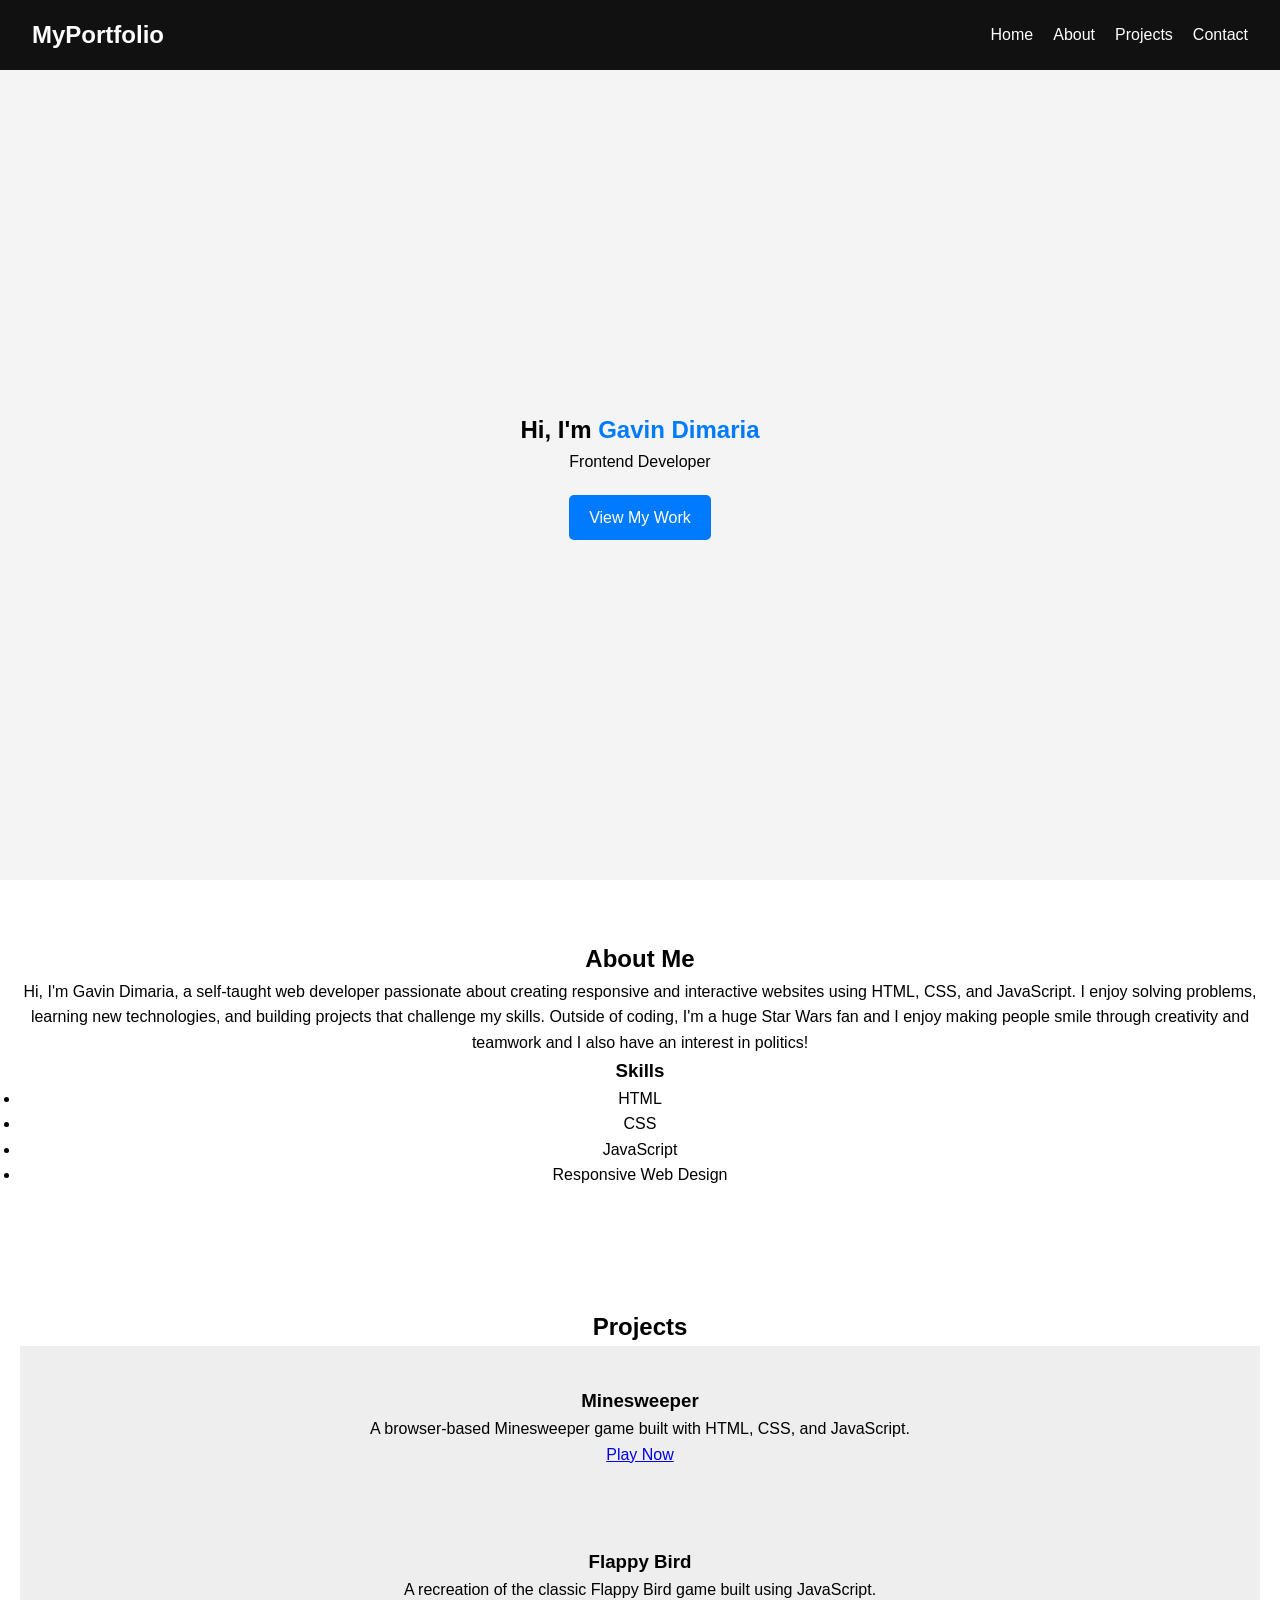
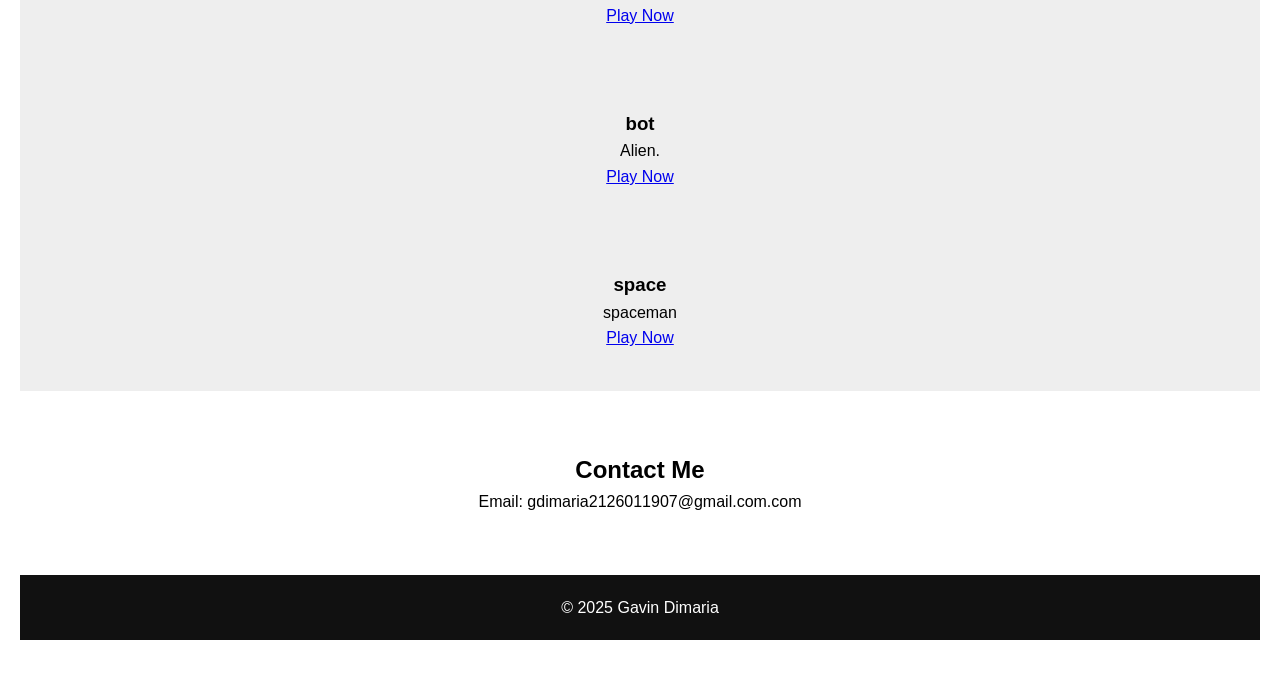
==== index.html @ 3dfce9b4 "Update index.html with new project 'space' Added new project 'space' to the portfolio section." ====
<!DOCTYPE html>
<html lang="en">
<head>
  <meta charset="UTF-8">
  <meta name="viewport" content="width=device-width, initial-scale=1.0">
  <title>My Portfolio</title>

  <!-- CSS -->
  <link rel="stylesheet" href="style.css">
</head>
<body>

  <!-- NAVBAR -->
  <header>
    <nav class="navbar">
      <div class="logo">MyPortfolio</div>
      <ul class="nav-links">
        <li><a href="#home">Home</a></li>
        <li><a href="#about">About</a></li>
        <li><a href="#projects">Projects</a></li>
        <li><a href="#contact">Contact</a></li>
      </ul>
      <div class="burger">
        <div></div>
        <div></div>
        <div></div>
      </div>
    </nav>
  </header>

  <!-- HERO -->
  <section id="home" class="hero">
    <h1>Hi, I'm <span>Gavin Dimaria </span></h1>
    <p>Frontend Developer</p>
    <a href="#projects" class="btn">View My Work</a>
  </section>

  <!-- ABOUT -->
  <section id="about" class="about">
  <h2>About Me</h2>
  <p>
    Hi, I'm Gavin Dimaria, a self-taught web developer passionate about creating
    responsive and interactive websites using HTML, CSS, and JavaScript.
    I enjoy solving problems, learning new technologies, and building projects
    that challenge my skills. Outside of coding, I'm a huge Star Wars fan and
    I enjoy making people smile through creativity and teamwork and I also have an interest in politics!
  </p>

  <div class="skills">
    <h3>Skills</h3>
    <ul>
      <li>HTML</li>
      <li>CSS</li>
      <li>JavaScript</li>
      <li>Responsive Web Design</li>

    </ul>
  </div>
</section>
  <!-- PROJECTS -->
  <section id="projects" class="projects">
    <h2>Projects</h2>

   
<div class="project-card">
  <h3>Minesweeper</h3>
  <p>A browser-based Minesweeper game built with HTML, CSS, and JavaScript.</p>
  <a href="https://gdimaria2126011907-ops.github.io/Mindsweeper/" target="_blank">
    Play Now
  </a>
</div>

<div class="project-card">
  <h3>Flappy Bird</h3>
  <p>A recreation of the classic Flappy Bird game built using JavaScript.</p>
  <a href="https://gdimaria2126011907-ops.github.io/Flappy-Bird-/" target="_blank">
    Play Now
  </a>
</div>
    <div class="project-card">
  <h3>bot</h3>
  <p>Alien.</p>
  <a href="https://gdimaria2126011907-ops.github.io/alein-chatbot/">
     Play Now
   
  </a>
</div>
     <div class="project-card">
  <h3>space</h3>
  <p>spaceman</p>
  <a href="https://gdimaria2126011907-ops.github.io/Spaceman/">
     Play Now
   
  </a>
</div>

  <!-- CONTACT -->
  <section id="contact" class="contact">
    <h2>Contact Me</h2>
    <p>Email: gdimaria2126011907@gmail.com.com</p>
  </section>

  <!-- FOOTER -->
  <footer>
    <p>© 2025 Gavin Dimaria</p>
  </footer>

  <!-- JS -->
  <script src="script.js"></script>
</body>
</html>
---- style.css ----
* {
  margin: 0;
  padding: 0;
  box-sizing: border-box;
  font-family: Arial, Helvetica, sans-serif;
}

body {
  line-height: 1.6;
}

/* NAVBAR */
header {
  background: #111;
  color: #fff;
}

.navbar {
  display: flex;
  justify-content: space-between;
  align-items: center;
  padding: 1rem 2rem;
}

.logo {
  font-size: 1.5rem;
  font-weight: bold;
}

.nav-links {
  display: flex;
  list-style: none;
}

.nav-links li {
  margin-left: 20px;
}

.nav-links a {
  color: white;
  text-decoration: none;
}

/* BURGER */
.burger {
  display: none;
  cursor: pointer;
}

.burger div {
  width: 25px;
  height: 3px;
  background: white;
  margin: 5px;
}

/* HERO */
.hero {
  height: 90vh;
  display: flex;
  flex-direction: column;
  justify-content: center;
  align-items: center;
  background: #f4f4f4;
  text-align: center;
}

.hero span {
  color: #007bff;
}

.btn {
  margin-top: 20px;
  padding: 10px 20px;
  background: #007bff;
  color: white;
  text-decoration: none;
  border-radius: 5px;
}

/* SECTIONS */
section {
  padding: 60px 20px;
  text-align: center;
}

.projects .project-grid {
  display: grid;
  grid-template-columns: repeat(3, 1fr);
  gap: 20px;
  margin-top: 30px;
}

.project-card {
  background: #eee;
  padding: 40px;
}

/* footer */
footer {
  background: #111;
  color: white;
  text-align: center;
  padding: 20px;
}


@media (max-width: 768px) {
  .nav-links {
    position: absolute;
    right: 0;
    top: 70px;
    height: 100vh;
    background: #111;
    flex-direction: column;
    width: 200px;
    transform: translateX(100%);
    transition: transform 0.3s ease;
  }

  .nav-links li {
    margin: 30px 0;
  }

  .nav-links.active {
    transform: translateX(0);
  }

  .burger {
    display: block;
  }

  .projects .project-grid {
    grid-template-columns: 1fr;
  }
}
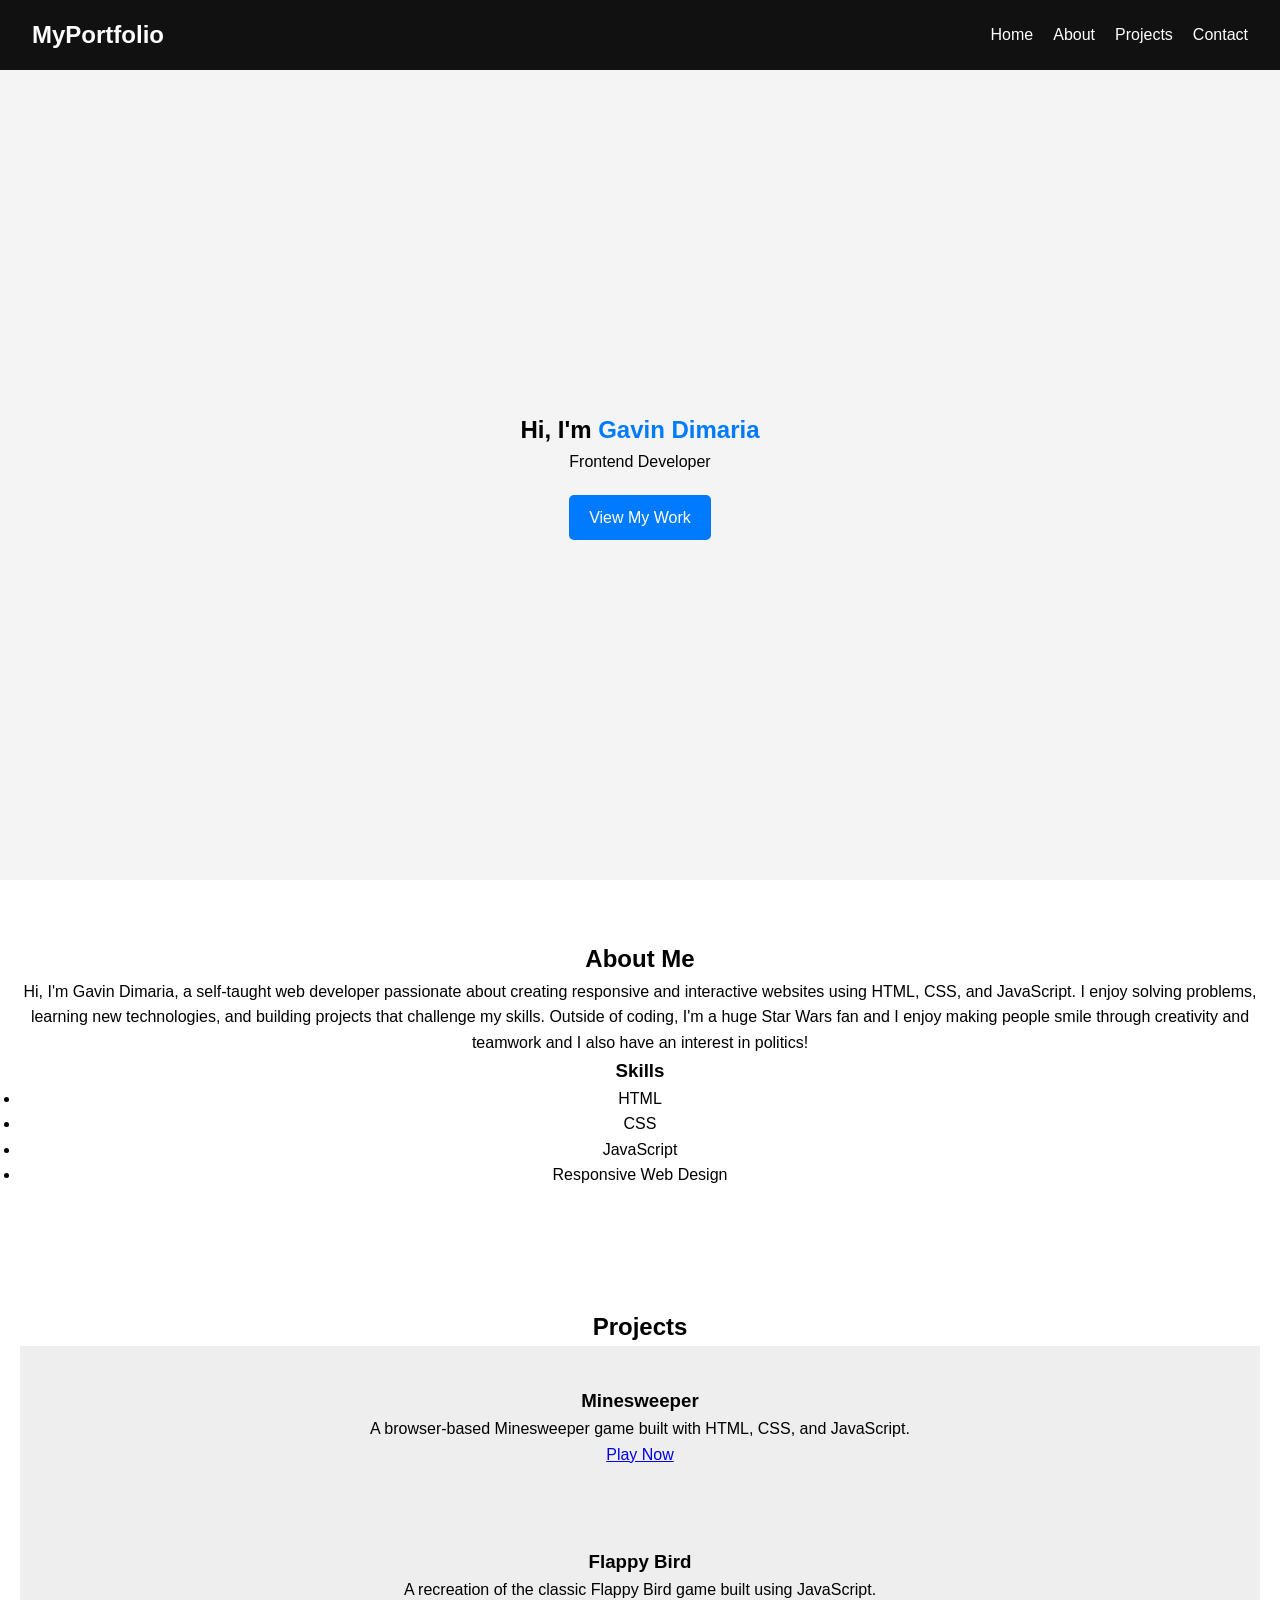
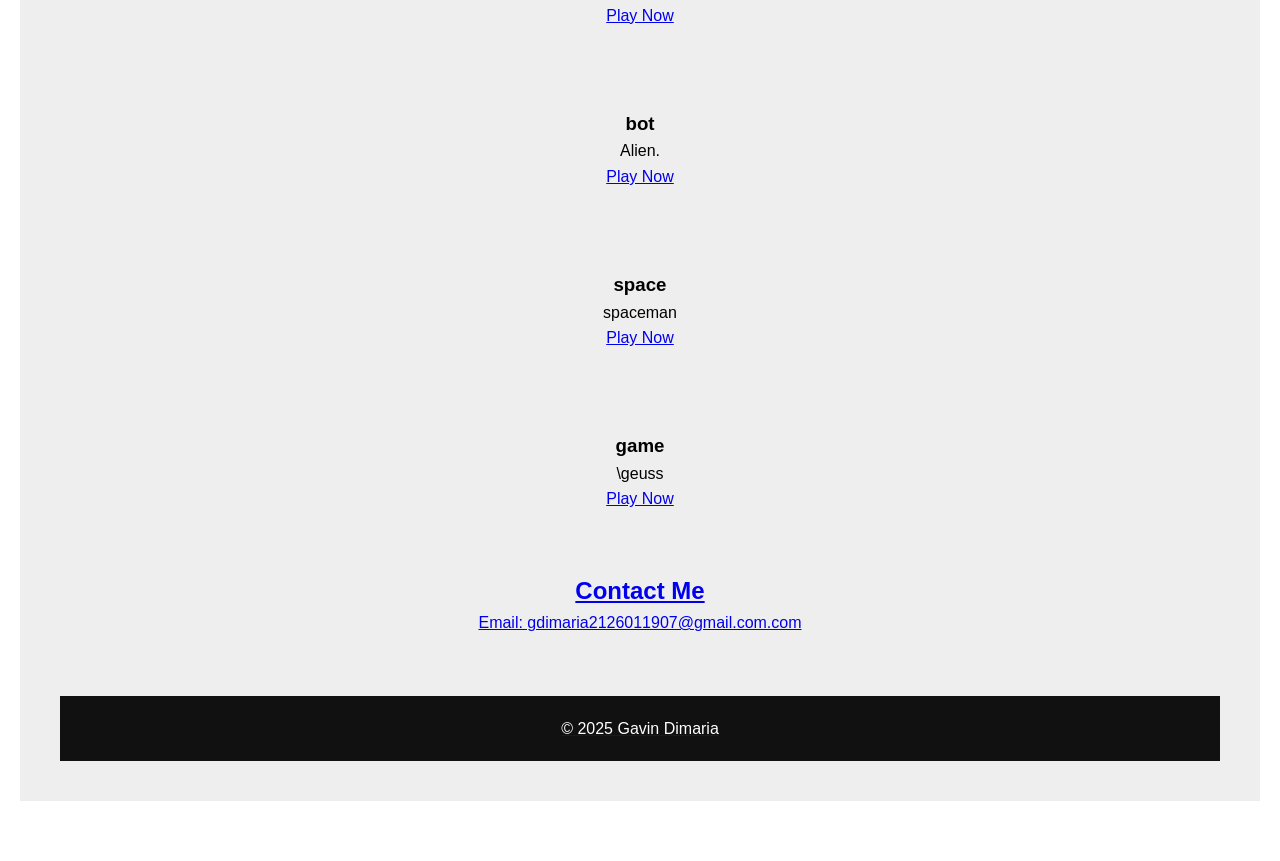
==== commit 3ee0cce0: "Update index.html" ====
--- a/index.html
+++ b/index.html
@@ -93,6 +93,12 @@
    
   </a>
 </div>
+      <div class="project-card">
+  <h3>game</h3>
+  <p>\geuss</p>
+  <a href="https://gdimaria2126011907-ops.github.io/game/">
+     Play Now
+   
 
   <!-- CONTACT -->
   <section id="contact" class="contact">
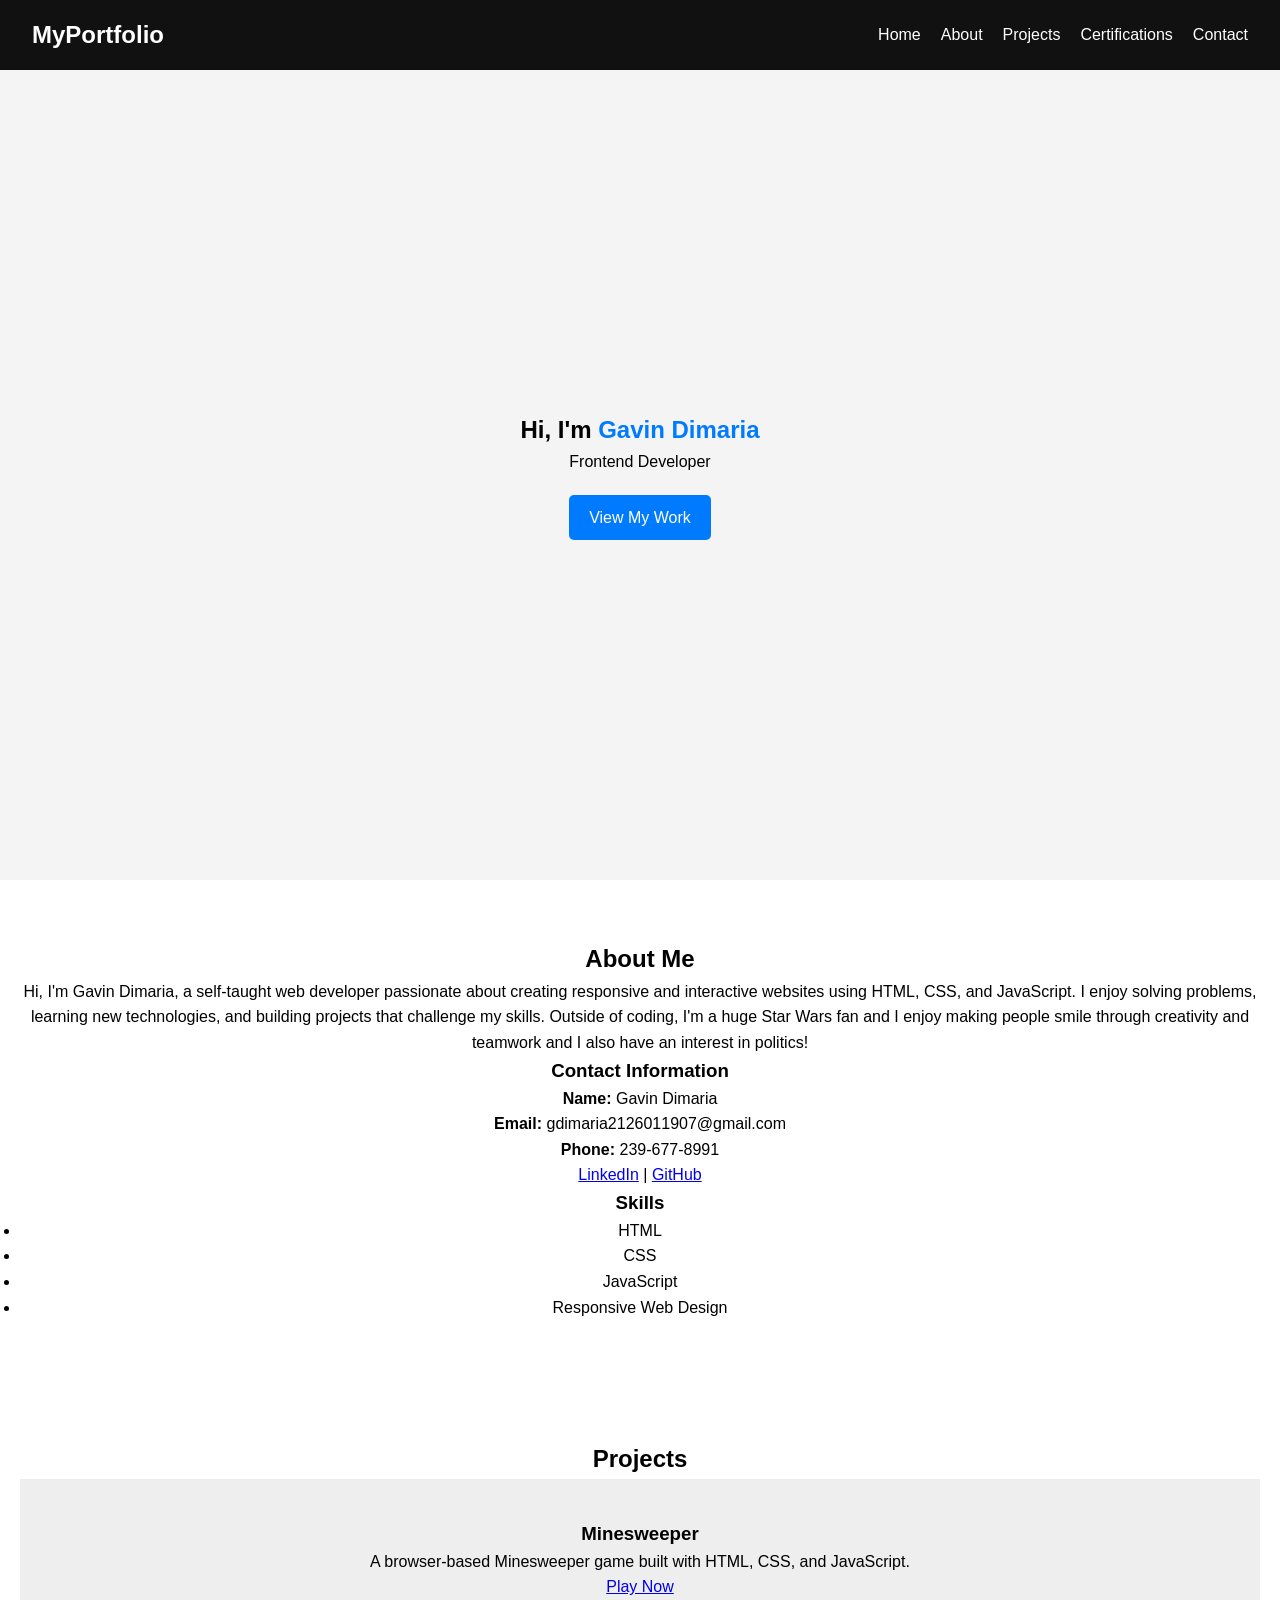
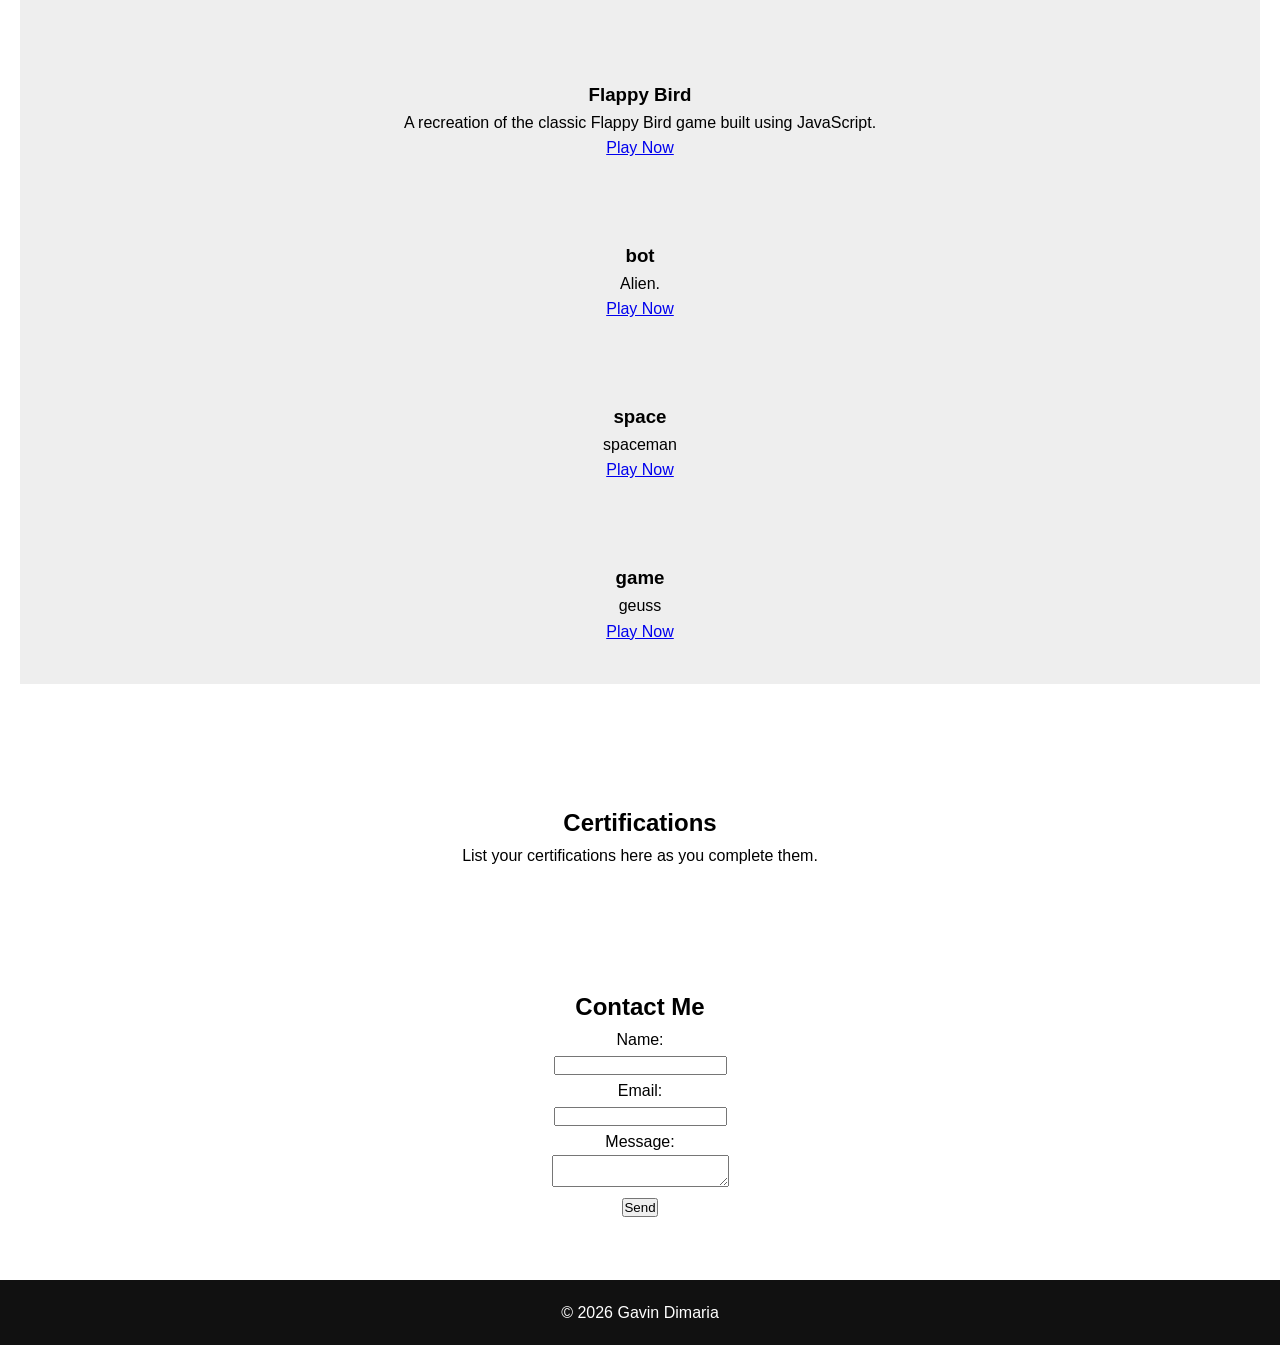
==== commit 852f2dc2: "Add certifications section and contact form Updated the portfolio page to include a certifications s" ====
--- a/index.html
+++ b/index.html
@@ -4,13 +4,10 @@
   <meta charset="UTF-8">
   <meta name="viewport" content="width=device-width, initial-scale=1.0">
   <title>My Portfolio</title>
-
-  <!-- CSS -->
   <link rel="stylesheet" href="style.css">
 </head>
 <body>
 
-  <!-- NAVBAR -->
   <header>
     <nav class="navbar">
       <div class="logo">MyPortfolio</div>
@@ -18,6 +15,7 @@
         <li><a href="#home">Home</a></li>
         <li><a href="#about">About</a></li>
         <li><a href="#projects">Projects</a></li>
+        <li><a href="#certs">Certifications</a></li>
         <li><a href="#contact">Contact</a></li>
       </ul>
       <div class="burger">
@@ -28,94 +26,95 @@
     </nav>
   </header>
 
-  <!-- HERO -->
   <section id="home" class="hero">
     <h1>Hi, I'm <span>Gavin Dimaria </span></h1>
     <p>Frontend Developer</p>
     <a href="#projects" class="btn">View My Work</a>
   </section>
 
-  <!-- ABOUT -->
   <section id="about" class="about">
-  <h2>About Me</h2>
-  <p>
-    Hi, I'm Gavin Dimaria, a self-taught web developer passionate about creating
-    responsive and interactive websites using HTML, CSS, and JavaScript.
-    I enjoy solving problems, learning new technologies, and building projects
-    that challenge my skills. Outside of coding, I'm a huge Star Wars fan and
-    I enjoy making people smile through creativity and teamwork and I also have an interest in politics!
-  </p>
+    <h2>About Me</h2>
+    <p>
+      Hi, I'm Gavin Dimaria, a self-taught web developer passionate about creating
+      responsive and interactive websites using HTML, CSS, and JavaScript.
+      I enjoy solving problems, learning new technologies, and building projects
+      that challenge my skills. Outside of coding, I'm a huge Star Wars fan and
+      I enjoy making people smile through creativity and teamwork and I also have an interest in politics!
+    </p>
 
-  <div class="skills">
-    <h3>Skills</h3>
-    <ul>
-      <li>HTML</li>
-      <li>CSS</li>
-      <li>JavaScript</li>
-      <li>Responsive Web Design</li>
+    <div class="personal-details">
+      <h3>Contact Information</h3>
+      <p><strong>Name:</strong> Gavin Dimaria</p>
+      <p><strong>Email:</strong> gdimaria2126011907@gmail.com</p>
+      <p><strong>Phone:</strong> 239-677-8991</p>
+      <p>
+        <a href="https://www.linkedin.com/in/gavin-dimaria-7337b5373/" target="_blank">LinkedIn</a> | 
+        <a href="https://github.com/gdimaria2126011907-ops" target="_blank">GitHub</a>
+      </p>
+    </div>
 
-    </ul>
-  </div>
-</section>
-  <!-- PROJECTS -->
+    <div class="skills">
+      <h3>Skills</h3>
+      <ul>
+        <li>HTML</li>
+        <li>CSS</li>
+        <li>JavaScript</li>
+        <li>Responsive Web Design</li>
+      </ul>
+    </div>
+  </section>
+
   <section id="projects" class="projects">
     <h2>Projects</h2>
+    <div class="project-card">
+      <h3>Minesweeper</h3>
+      <p>A browser-based Minesweeper game built with HTML, CSS, and JavaScript.</p>
+      <a href="https://gdimaria2126011907-ops.github.io/Mindsweeper/" target="_blank">Play Now</a>
+    </div>
+    <div class="project-card">
+      <h3>Flappy Bird</h3>
+      <p>A recreation of the classic Flappy Bird game built using JavaScript.</p>
+      <a href="https://gdimaria2126011907-ops.github.io/Flappy-Bird-/" target="_blank">Play Now</a>
+    </div>
+    <div class="project-card">
+      <h3>bot</h3>
+      <p>Alien.</p>
+      <a href="https://gdimaria2126011907-ops.github.io/alein-chatbot/">Play Now</a>
+    </div>
+    <div class="project-card">
+      <h3>space</h3>
+      <p>spaceman</p>
+      <a href="https://gdimaria2126011907-ops.github.io/Spaceman/">Play Now</a>
+    </div>
+    <div class="project-card">
+      <h3>game</h3>
+      <p>geuss</p>
+      <a href="https://gdimaria2126011907-ops.github.io/game/">Play Now</a>
+    </div>
+  </section>
 
-   
-<div class="project-card">
-  <h3>Minesweeper</h3>
-  <p>A browser-based Minesweeper game built with HTML, CSS, and JavaScript.</p>
-  <a href="https://gdimaria2126011907-ops.github.io/Mindsweeper/" target="_blank">
-    Play Now
-  </a>
-</div>
+  <section id="certs" class="certs">
+    <h2>Certifications</h2>
+    <p>List your certifications here as you complete them.</p>
+  </section>
 
-<div class="project-card">
-  <h3>Flappy Bird</h3>
-  <p>A recreation of the classic Flappy Bird game built using JavaScript.</p>
-  <a href="https://gdimaria2126011907-ops.github.io/Flappy-Bird-/" target="_blank">
-    Play Now
-  </a>
-</div>
-    <div class="project-card">
-  <h3>bot</h3>
-  <p>Alien.</p>
-  <a href="https://gdimaria2126011907-ops.github.io/alein-chatbot/">
-     Play Now
-   
-  </a>
-</div>
-     <div class="project-card">
-  <h3>space</h3>
-  <p>spaceman</p>
-  <a href="https://gdimaria2126011907-ops.github.io/Spaceman/">
-     Play Now
-   
-  </a>
-</div>
-      <div class="project-card">
-  <h3>game</h3>
-  <p>\geuss</p>
-  <a href="https://gdimaria2126011907-ops.github.io/game/">
-     Play Now
-   
-
-  <!-- CONTACT -->
   <section id="contact" class="contact">
     <h2>Contact Me</h2>
-    <p>Email: gdimaria2126011907@gmail.com.com</p>
+    <form action="mailto:gdimaria2126011907@gmail.com" method="post" enctype="text/plain">
+      <label>Name:</label><br>
+      <input type="text" name="name" required><br>
+      <label>Email:</label><br>
+      <input type="email" name="email" required><br>
+      <label>Message:</label><br>
+      <textarea name="message" required></textarea><br>
+      <button type="submit">Send</button>
+    </form>
   </section>
 
-  <!-- FOOTER -->
   <footer>
-    <p>© 2025 Gavin Dimaria</p>
+    <p>© 2026 Gavin Dimaria</p>
   </footer>
 
-  <!-- JS -->
   <script src="script.js"></script>
 </body>
 </html>
-
-
-
-
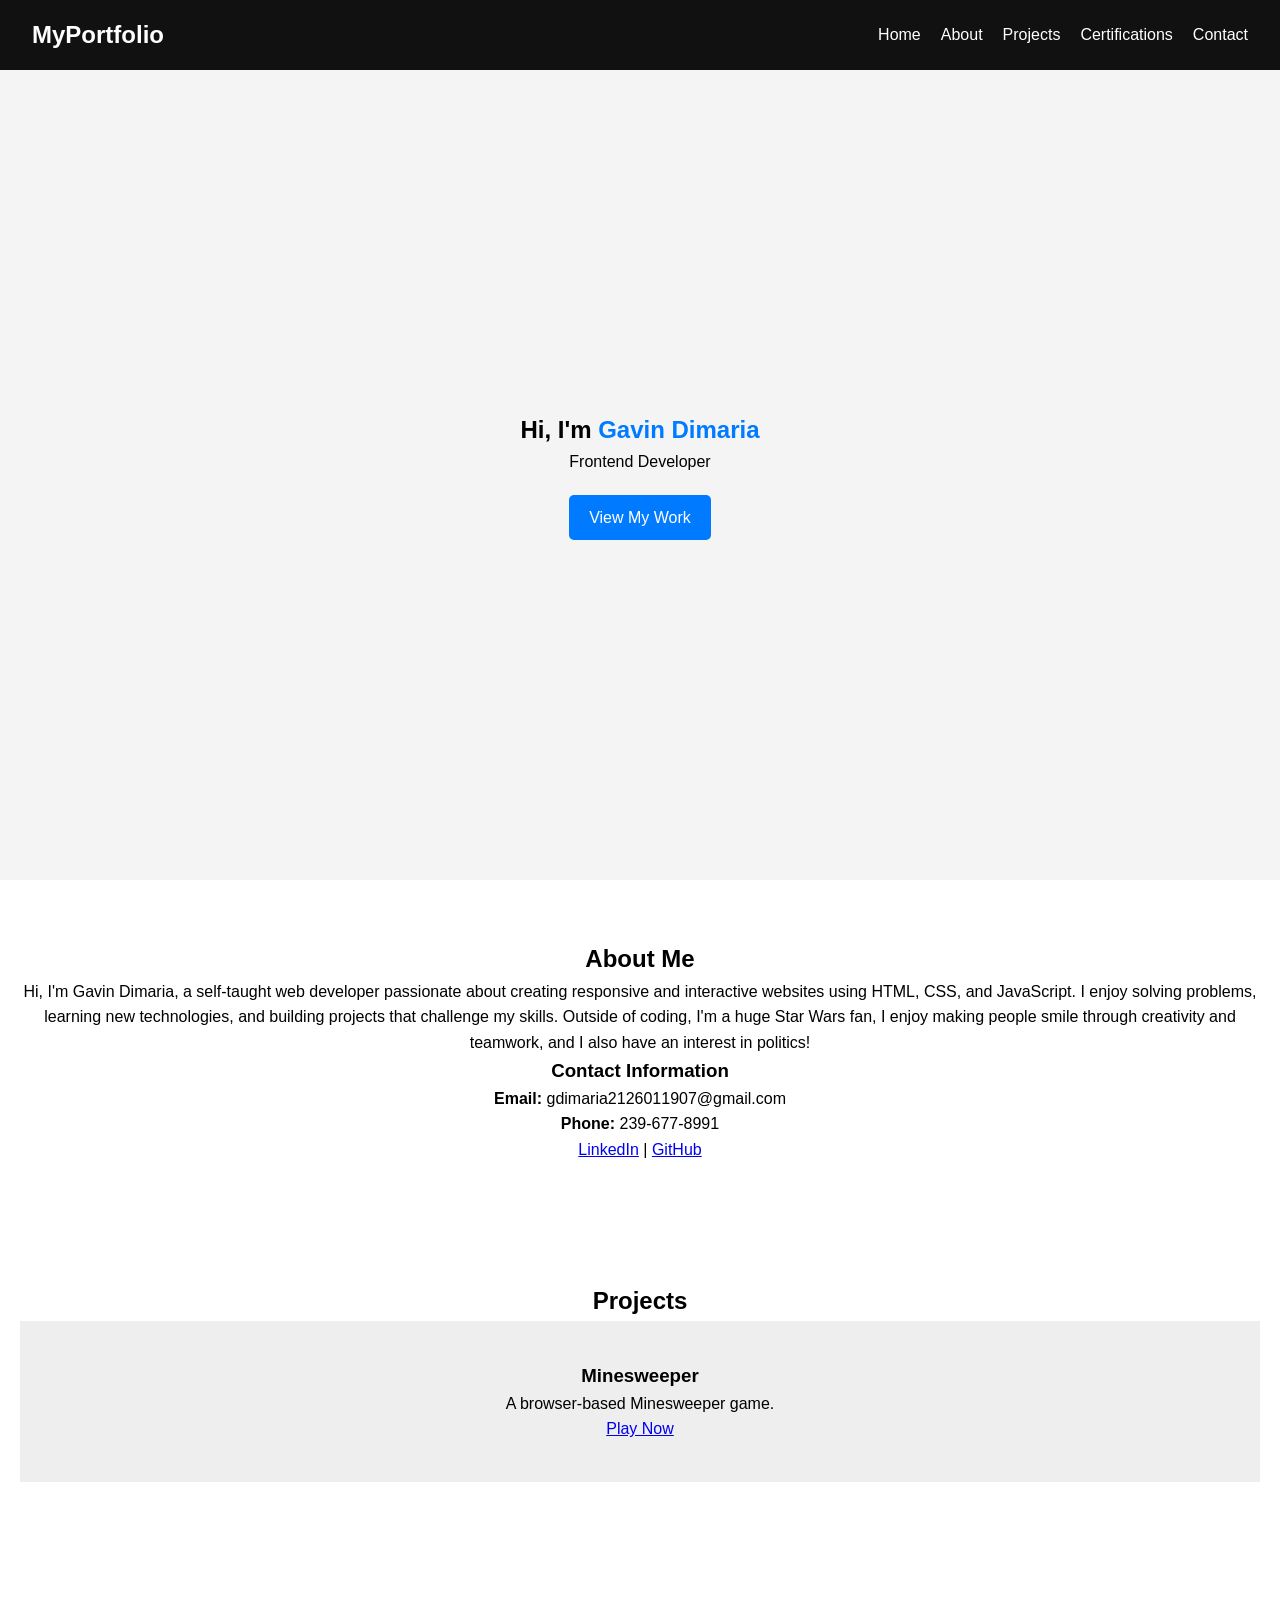
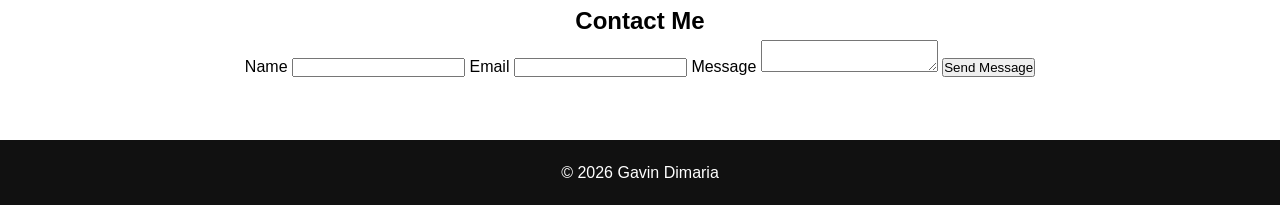
==== commit f04eb898: "Revise index.html for improved portfolio presentation Updated portfolio layout and content for clari" ====
--- a/index.html
+++ b/index.html
@@ -3,7 +3,7 @@
 <head>
   <meta charset="UTF-8">
   <meta name="viewport" content="width=device-width, initial-scale=1.0">
-  <title>My Portfolio</title>
+  <title>Gavin Dimaria | Portfolio</title>
   <link rel="stylesheet" href="style.css">
 </head>
 <body>
@@ -18,98 +18,55 @@
         <li><a href="#certs">Certifications</a></li>
         <li><a href="#contact">Contact</a></li>
       </ul>
-      <div class="burger">
-        <div></div>
-        <div></div>
-        <div></div>
-      </div>
     </nav>
   </header>
 
-  <section id="home" class="hero">
-    <h1>Hi, I'm <span>Gavin Dimaria </span></h1>
-    <p>Frontend Developer</p>
-    <a href="#projects" class="btn">View My Work</a>
-  </section>
+  <main>
+    <section id="home" class="hero">
+      <h1>Hi, I'm <span>Gavin Dimaria</span></h1>
+      <p>Frontend Developer</p>
+      <a href="#projects" class="btn">View My Work</a>
+    </section>
 
-  <section id="about" class="about">
-    <h2>About Me</h2>
-    <p>
-      Hi, I'm Gavin Dimaria, a self-taught web developer passionate about creating
-      responsive and interactive websites using HTML, CSS, and JavaScript.
-      I enjoy solving problems, learning new technologies, and building projects
-      that challenge my skills. Outside of coding, I'm a huge Star Wars fan and
-      I enjoy making people smile through creativity and teamwork and I also have an interest in politics!
-    </p>
+    <section id="about" class="about">
+      <h2>About Me</h2>
+      <p>Hi, I'm Gavin Dimaria, a self-taught web developer passionate about creating responsive and interactive websites using HTML, CSS, and JavaScript. I enjoy solving problems, learning new technologies, and building projects that challenge my skills. Outside of coding, I'm a huge Star Wars fan, I enjoy making people smile through creativity and teamwork, and I also have an interest in politics!</p>
 
-    <div class="personal-details">
-      <h3>Contact Information</h3>
-      <p><strong>Name:</strong> Gavin Dimaria</p>
-      <p><strong>Email:</strong> gdimaria2126011907@gmail.com</p>
-      <p><strong>Phone:</strong> 239-677-8991</p>
-      <p>
-        <a href="https://www.linkedin.com/in/gavin-dimaria-7337b5373/" target="_blank">LinkedIn</a> | 
-        <a href="https://github.com/gdimaria2126011907-ops" target="_blank">GitHub</a>
-      </p>
-    </div>
+      <div class="contact-details">
+        <h3>Contact Information</h3>
+        <p><strong>Email:</strong> gdimaria2126011907@gmail.com</p>
+        <p><strong>Phone:</strong> 239-677-8991</p>
+        <div class="social-links">
+          <a href="https://www.linkedin.com/in/gavin-dimaria-7337b5373/" target="_blank">LinkedIn</a> | 
+          <a href="https://github.com/gdimaria2126011907-ops" target="_blank">GitHub</a>
+        </div>
+      </div>
+    </section>
 
-    <div class="skills">
-      <h3>Skills</h3>
-      <ul>
-        <li>HTML</li>
-        <li>CSS</li>
-        <li>JavaScript</li>
-        <li>Responsive Web Design</li>
-      </ul>
-    </div>
-  </section>
+    <section id="projects" class="projects">
+      <h2>Projects</h2>
+      <div class="projects-grid">
+        <div class="project-card">
+          <h3>Minesweeper</h3>
+          <p>A browser-based Minesweeper game.</p>
+          <a href="https://gdimaria2126011907-ops.github.io/Mindsweeper/" target="_blank" class="link-btn">Play Now</a>
+        </div>
+        </div>
+    </section>
 
-  <section id="projects" class="projects">
-    <h2>Projects</h2>
-    <div class="project-card">
-      <h3>Minesweeper</h3>
-      <p>A browser-based Minesweeper game built with HTML, CSS, and JavaScript.</p>
-      <a href="https://gdimaria2126011907-ops.github.io/Mindsweeper/" target="_blank">Play Now</a>
-    </div>
-    <div class="project-card">
-      <h3>Flappy Bird</h3>
-      <p>A recreation of the classic Flappy Bird game built using JavaScript.</p>
-      <a href="https://gdimaria2126011907-ops.github.io/Flappy-Bird-/" target="_blank">Play Now</a>
-    </div>
-    <div class="project-card">
-      <h3>bot</h3>
-      <p>Alien.</p>
-      <a href="https://gdimaria2126011907-ops.github.io/alein-chatbot/">Play Now</a>
-    </div>
-    <div class="project-card">
-      <h3>space</h3>
-      <p>spaceman</p>
-      <a href="https://gdimaria2126011907-ops.github.io/Spaceman/">Play Now</a>
-    </div>
-    <div class="project-card">
-      <h3>game</h3>
-      <p>geuss</p>
-      <a href="https://gdimaria2126011907-ops.github.io/game/">Play Now</a>
-    </div>
-  </section>
-
-  <section id="certs" class="certs">
-    <h2>Certifications</h2>
-    <p>List your certifications here as you complete them.</p>
-  </section>
-
-  <section id="contact" class="contact">
-    <h2>Contact Me</h2>
-    <form action="mailto:gdimaria2126011907@gmail.com" method="post" enctype="text/plain">
-      <label>Name:</label><br>
-      <input type="text" name="name" required><br>
-      <label>Email:</label><br>
-      <input type="email" name="email" required><br>
-      <label>Message:</label><br>
-      <textarea name="message" required></textarea><br>
-      <button type="submit">Send</button>
-    </form>
-  </section>
+    <section id="contact" class="contact">
+      <h2>Contact Me</h2>
+      <form action="mailto:gdimaria2126011907@gmail.com" method="post" enctype="text/plain">
+        <label for="name">Name</label>
+        <input type="text" id="name" name="name" required>
+        <label for="email">Email</label>
+        <input type="email" id="email" name="email" required>
+        <label for="message">Message</label>
+        <textarea id="message" name="message" required></textarea>
+        <button type="submit">Send Message</button>
+      </form>
+    </section>
+  </main>
 
   <footer>
     <p>© 2026 Gavin Dimaria</p>
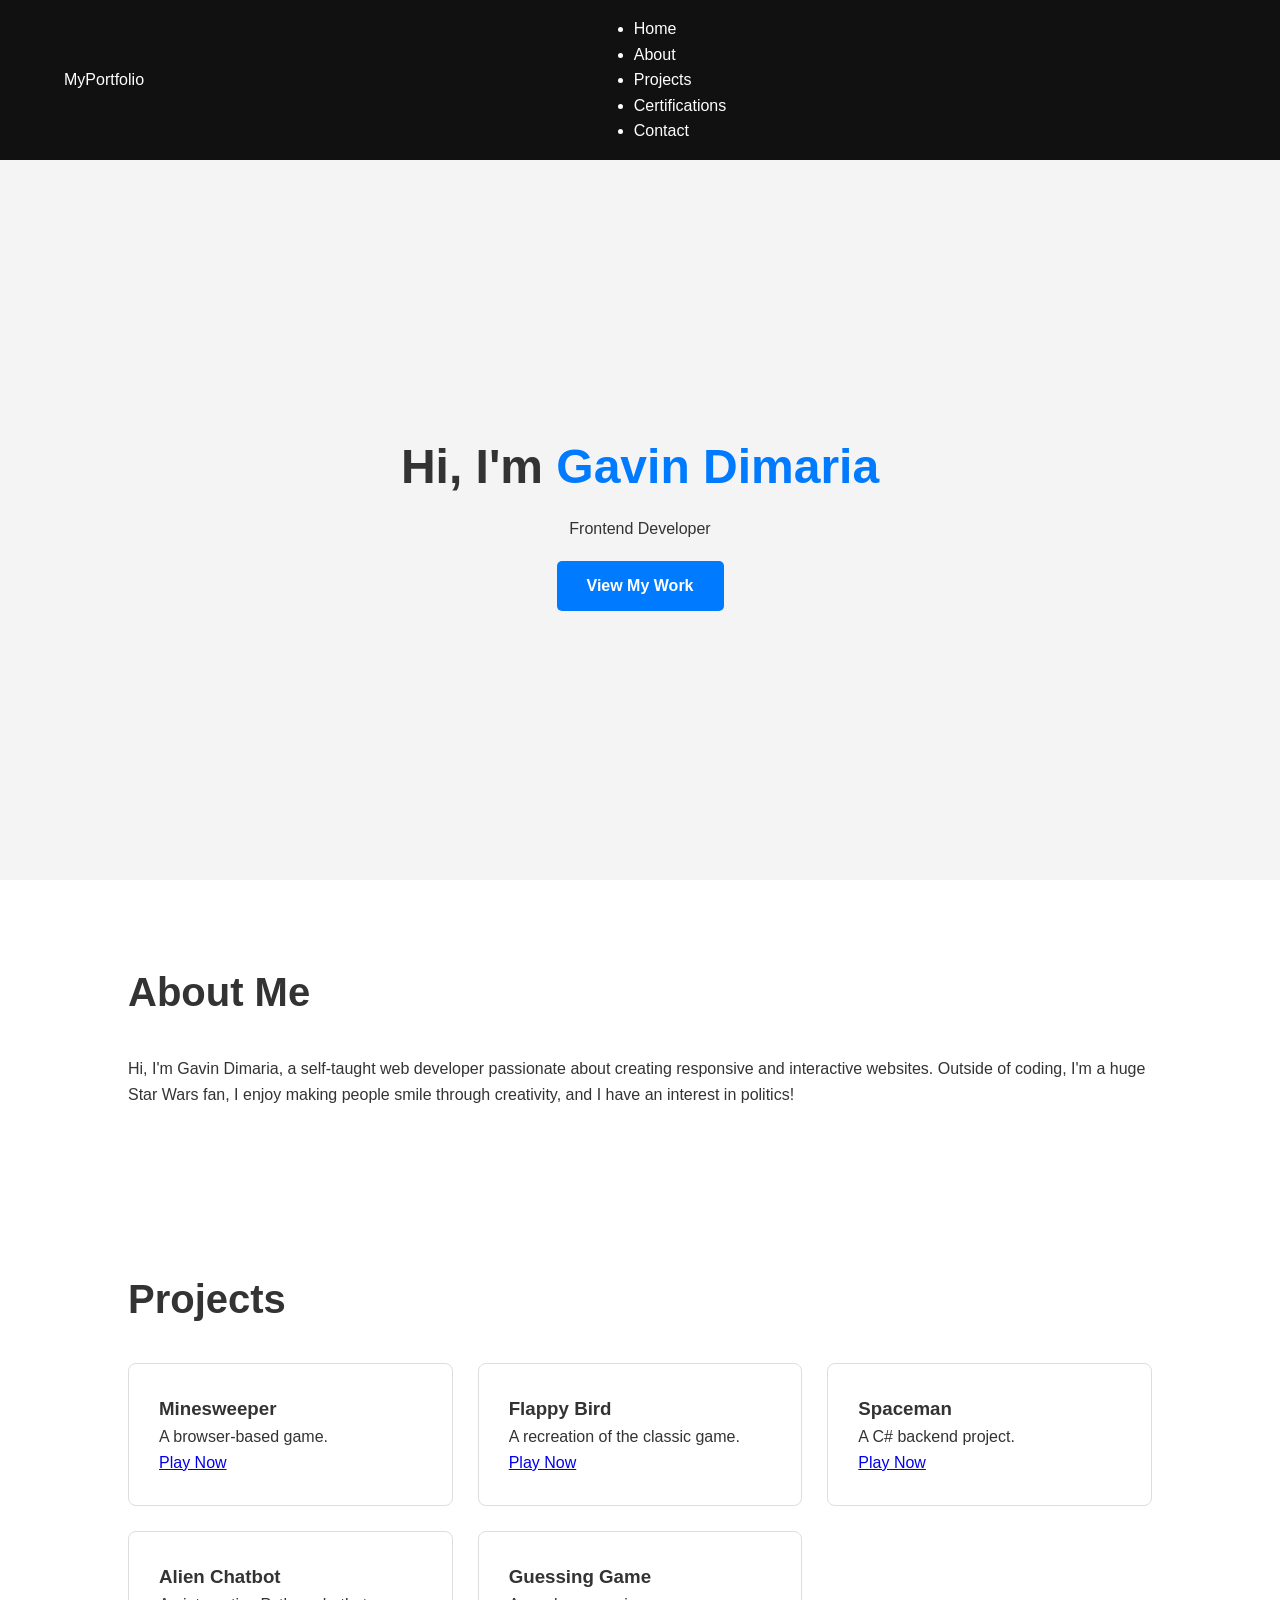
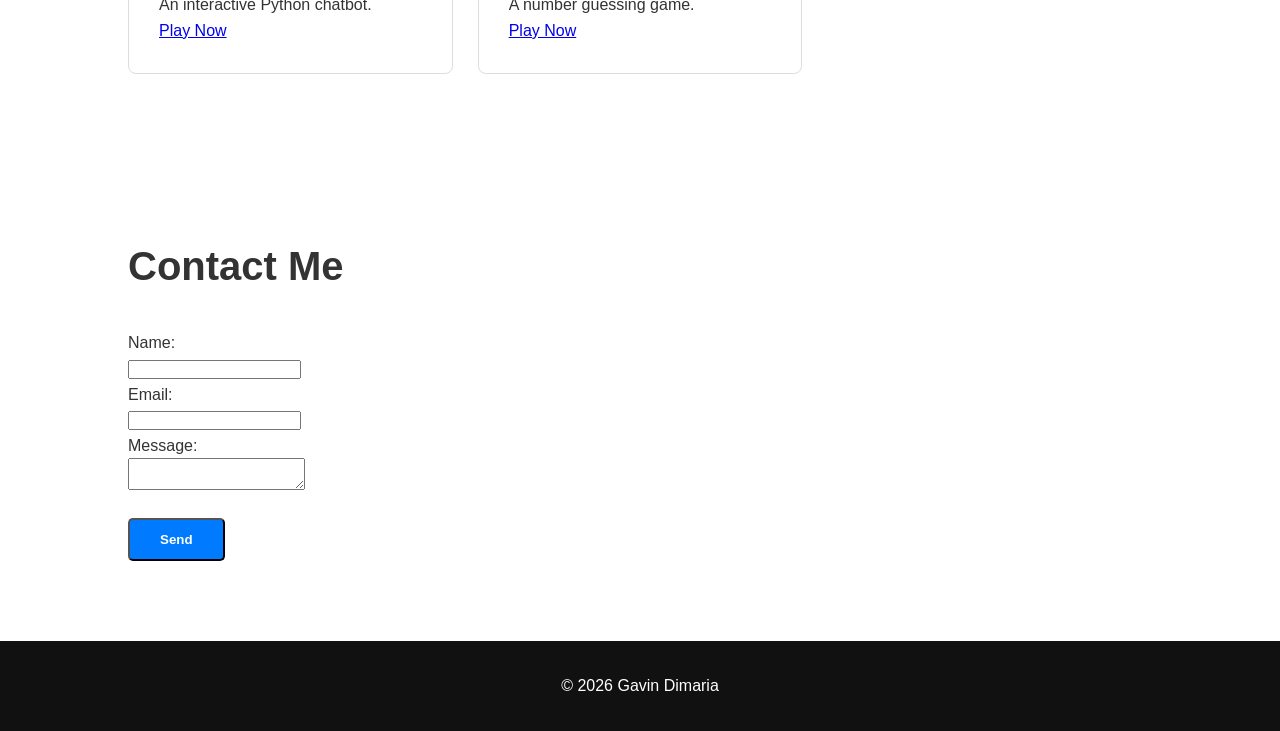
==== commit c9b2d169: "Revise portfolio layout and add new projects Updated the portfolio layout, added new projects, and i" ====
--- a/index.html
+++ b/index.html
@@ -18,55 +18,68 @@
         <li><a href="#certs">Certifications</a></li>
         <li><a href="#contact">Contact</a></li>
       </ul>
+      <div class="burger">
+        <div></div>
+        <div></div>
+        <div></div>
+      </div>
     </nav>
   </header>
 
-  <main>
-    <section id="home" class="hero">
-      <h1>Hi, I'm <span>Gavin Dimaria</span></h1>
-      <p>Frontend Developer</p>
-      <a href="#projects" class="btn">View My Work</a>
-    </section>
+  <section id="home" class="hero">
+    <h1>Hi, I'm <span>Gavin Dimaria</span></h1>
+    <p>Frontend Developer</p>
+    <a href="#projects" class="btn">View My Work</a>
+  </section>
 
-    <section id="about" class="about">
-      <h2>About Me</h2>
-      <p>Hi, I'm Gavin Dimaria, a self-taught web developer passionate about creating responsive and interactive websites using HTML, CSS, and JavaScript. I enjoy solving problems, learning new technologies, and building projects that challenge my skills. Outside of coding, I'm a huge Star Wars fan, I enjoy making people smile through creativity and teamwork, and I also have an interest in politics!</p>
+  <section id="about" class="about">
+    <h2>About Me</h2>
+    <p>Hi, I'm Gavin Dimaria, a self-taught web developer passionate about creating responsive and interactive websites. Outside of coding, I'm a huge Star Wars fan, I enjoy making people smile through creativity, and I have an interest in politics!</p>
+  </section>
 
-      <div class="contact-details">
-        <h3>Contact Information</h3>
-        <p><strong>Email:</strong> gdimaria2126011907@gmail.com</p>
-        <p><strong>Phone:</strong> 239-677-8991</p>
-        <div class="social-links">
-          <a href="https://www.linkedin.com/in/gavin-dimaria-7337b5373/" target="_blank">LinkedIn</a> | 
-          <a href="https://github.com/gdimaria2126011907-ops" target="_blank">GitHub</a>
-        </div>
+  <section id="projects" class="projects">
+    <h2>Projects</h2>
+    <div class="project-grid">
+      <div class="project-card">
+        <h3>Minesweeper</h3>
+        <p>A browser-based game.</p>
+        <a href="https://gdimaria2126011907-ops.github.io/Mindsweeper/" target="_blank">Play Now</a>
       </div>
-    </section>
+      <div class="project-card">
+        <h3>Flappy Bird</h3>
+        <p>A recreation of the classic game.</p>
+        <a href="https://gdimaria2126011907-ops.github.io/Flappy-Bird-/" target="_blank">Play Now</a>
+      </div>
+      <div class="project-card">
+        <h3>Spaceman</h3>
+        <p>A C# backend project.</p>
+        <a href="https://gdimaria2126011907-ops.github.io/Spaceman/" target="_blank">Play Now</a>
+      </div>
+      <div class="project-card">
+        <h3>Alien Chatbot</h3>
+        <p>An interactive Python chatbot.</p>
+        <a href="https://gdimaria2126011907-ops.github.io/alein-chatbot/" target="_blank">Play Now</a>
+      </div>
+      <div class="project-card">
+        <h3>Guessing Game</h3>
+        <p>A number guessing game.</p>
+        <a href="https://gdimaria2126011907-ops.github.io/game/" target="_blank">Play Now</a>
+      </div>
+    </div>
+  </section>
 
-    <section id="projects" class="projects">
-      <h2>Projects</h2>
-      <div class="projects-grid">
-        <div class="project-card">
-          <h3>Minesweeper</h3>
-          <p>A browser-based Minesweeper game.</p>
-          <a href="https://gdimaria2126011907-ops.github.io/Mindsweeper/" target="_blank" class="link-btn">Play Now</a>
-        </div>
-        </div>
-    </section>
-
-    <section id="contact" class="contact">
-      <h2>Contact Me</h2>
-      <form action="mailto:gdimaria2126011907@gmail.com" method="post" enctype="text/plain">
-        <label for="name">Name</label>
-        <input type="text" id="name" name="name" required>
-        <label for="email">Email</label>
-        <input type="email" id="email" name="email" required>
-        <label for="message">Message</label>
-        <textarea id="message" name="message" required></textarea>
-        <button type="submit">Send Message</button>
-      </form>
-    </section>
-  </main>
+  <section id="contact" class="contact">
+    <h2>Contact Me</h2>
+    <form action="mailto:gdimaria2126011907@gmail.com" method="post" enctype="text/plain">
+      <label>Name:</label><br>
+      <input type="text" name="name" required><br>
+      <label>Email:</label><br>
+      <input type="email" name="email" required><br>
+      <label>Message:</label><br>
+      <textarea name="message" required></textarea><br>
+      <button type="submit" class="btn">Send</button>
+    </form>
+  </section>
 
   <footer>
     <p>© 2026 Gavin Dimaria</p>
--- a/style.css
+++ b/style.css
@@ -2,136 +2,104 @@
   margin: 0;
   padding: 0;
   box-sizing: border-box;
-  font-family: Arial, Helvetica, sans-serif;
+  font-family: 'Segoe UI', Tahoma, Geneva, Verdana, sans-serif; /* Cleaner font */
 }
 
 body {
   line-height: 1.6;
+  color: #333;
 }
 
 /* NAVBAR */
 header {
   background: #111;
   color: #fff;
+  position: sticky; /* Makes it stay at the top */
+  top: 0;
+  z-index: 1000;
 }
 
 .navbar {
   display: flex;
   justify-content: space-between;
   align-items: center;
-  padding: 1rem 2rem;
-}
-
-.logo {
-  font-size: 1.5rem;
-  font-weight: bold;
-}
-
-.nav-links {
-  display: flex;
-  list-style: none;
-}
-
-.nav-links li {
-  margin-left: 20px;
+  padding: 1rem 5%; /* Better responsive padding */
 }
 
 .nav-links a {
   color: white;
   text-decoration: none;
+  font-weight: 500;
+  transition: color 0.3s;
 }
 
-/* BURGER */
-.burger {
-  display: none;
-  cursor: pointer;
-}
-
-.burger div {
-  width: 25px;
-  height: 3px;
-  background: white;
-  margin: 5px;
+.nav-links a:hover {
+  color: #007bff;
 }
 
 /* HERO */
 .hero {
-  height: 90vh;
+  height: 80vh;
   display: flex;
   flex-direction: column;
   justify-content: center;
   align-items: center;
   background: #f4f4f4;
   text-align: center;
+  padding: 0 10%;
 }
 
-.hero span {
-  color: #007bff;
-}
+.hero h1 { font-size: 3rem; margin-bottom: 10px; }
+.hero span { color: #007bff; }
 
 .btn {
   margin-top: 20px;
-  padding: 10px 20px;
+  padding: 12px 30px;
   background: #007bff;
   color: white;
   text-decoration: none;
   border-radius: 5px;
+  font-weight: bold;
 }
 
 /* SECTIONS */
-section {
-  padding: 60px 20px;
-  text-align: center;
-}
+section { padding: 80px 10%; }
+h2 { font-size: 2.5rem; margin-bottom: 2rem; }
 
+/* PROJECTS */
 .projects .project-grid {
   display: grid;
-  grid-template-columns: repeat(3, 1fr);
-  gap: 20px;
-  margin-top: 30px;
+  grid-template-columns: repeat(auto-fit, minmax(300px, 1fr)); /* Auto-scales better */
+  gap: 25px;
 }
 
 .project-card {
-  background: #eee;
-  padding: 40px;
+  background: #fff;
+  padding: 30px;
+  border: 1px solid #ddd;
+  border-radius: 8px;
+  transition: transform 0.3s ease, box-shadow 0.3s ease;
 }
 
-/* footer */
-footer {
-  background: #111;
-  color: white;
-  text-align: center;
-  padding: 20px;
+.project-card:hover {
+  transform: translateY(-10px);
+  box-shadow: 0 10px 20px rgba(0,0,0,0.1);
 }
 
+/* FOOTER */
+footer { background: #111; color: white; text-align: center; padding: 2rem; }
 
+/* MOBILE */
 @media (max-width: 768px) {
   .nav-links {
     position: absolute;
-    right: 0;
-    top: 70px;
+    right: 0; top: 70px;
     height: 100vh;
     background: #111;
     flex-direction: column;
     width: 200px;
+    padding-top: 50px;
     transform: translateX(100%);
     transition: transform 0.3s ease;
   }
-
-  .nav-links li {
-    margin: 30px 0;
-  }
-
-  .nav-links.active {
-    transform: translateX(0);
-  }
-
-  .burger {
-    display: block;
-  }
-
-  .projects .project-grid {
-    grid-template-columns: 1fr;
-  }
 }
-
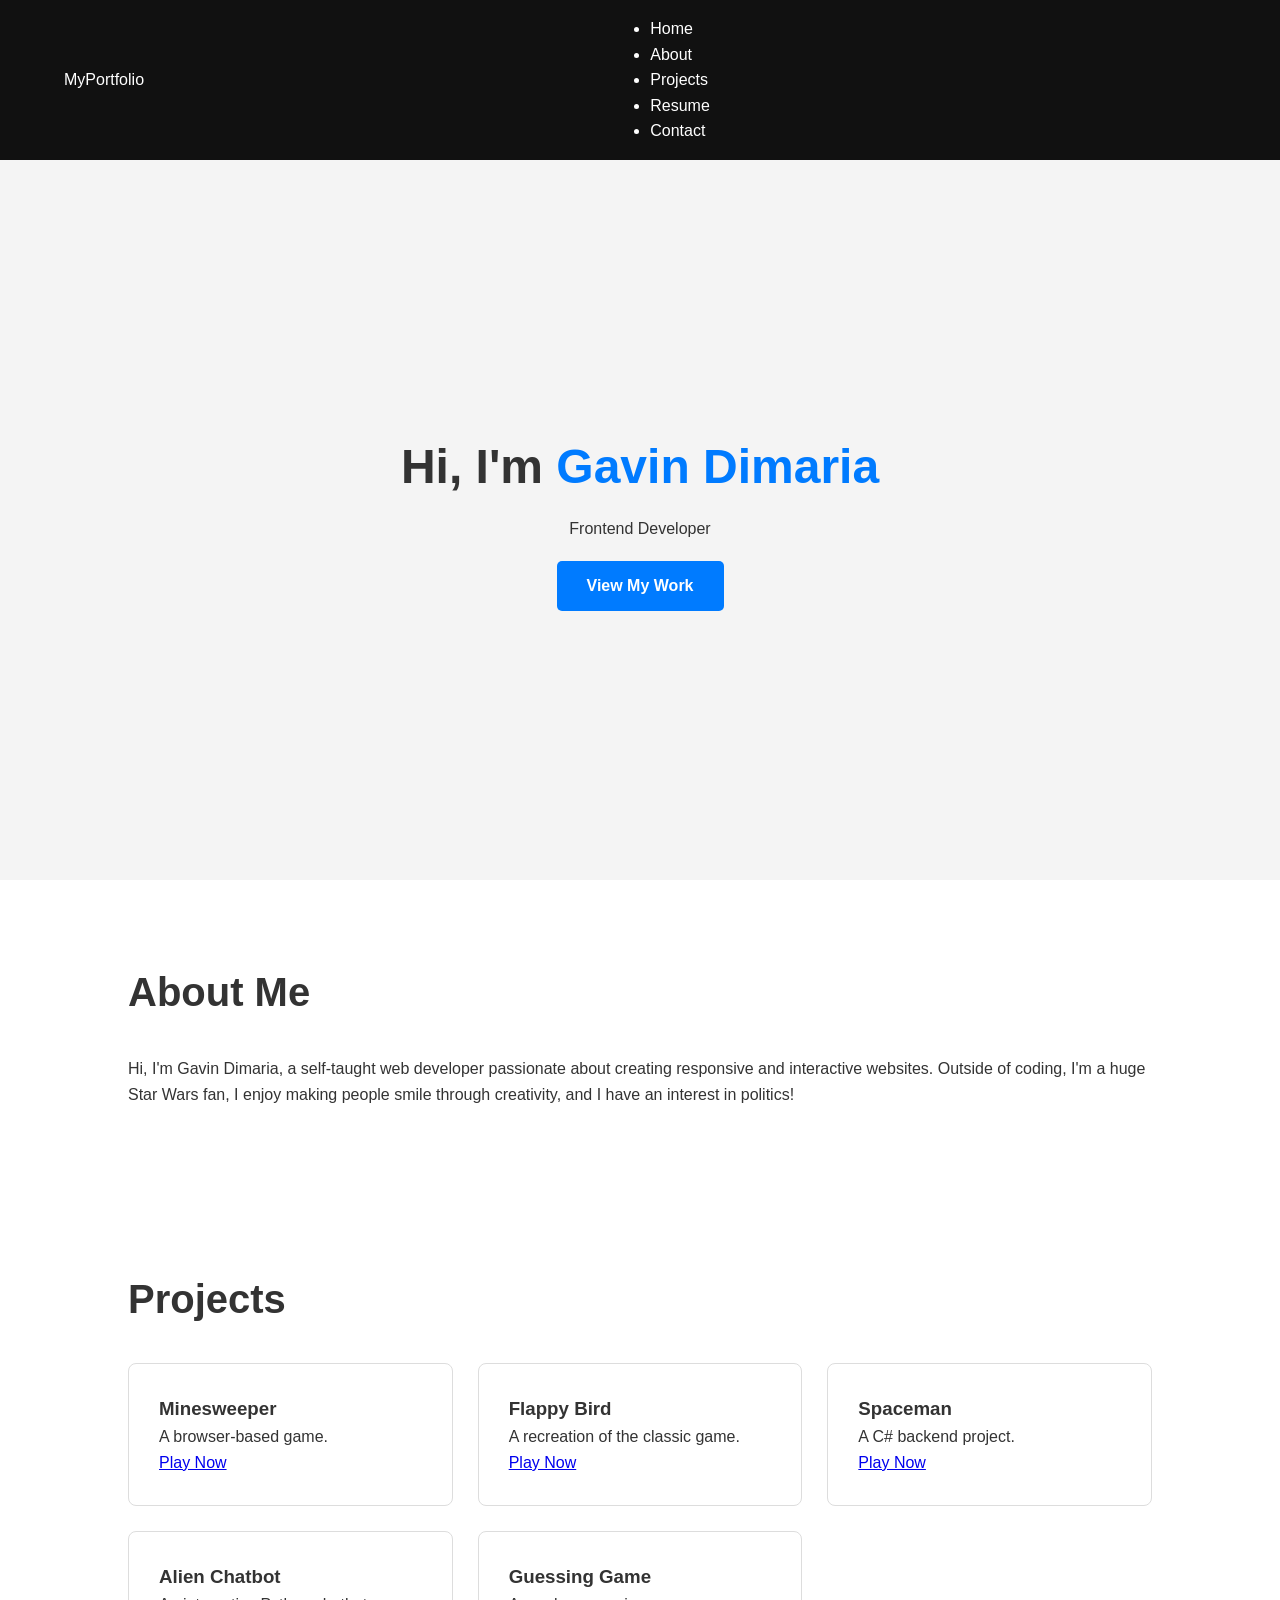
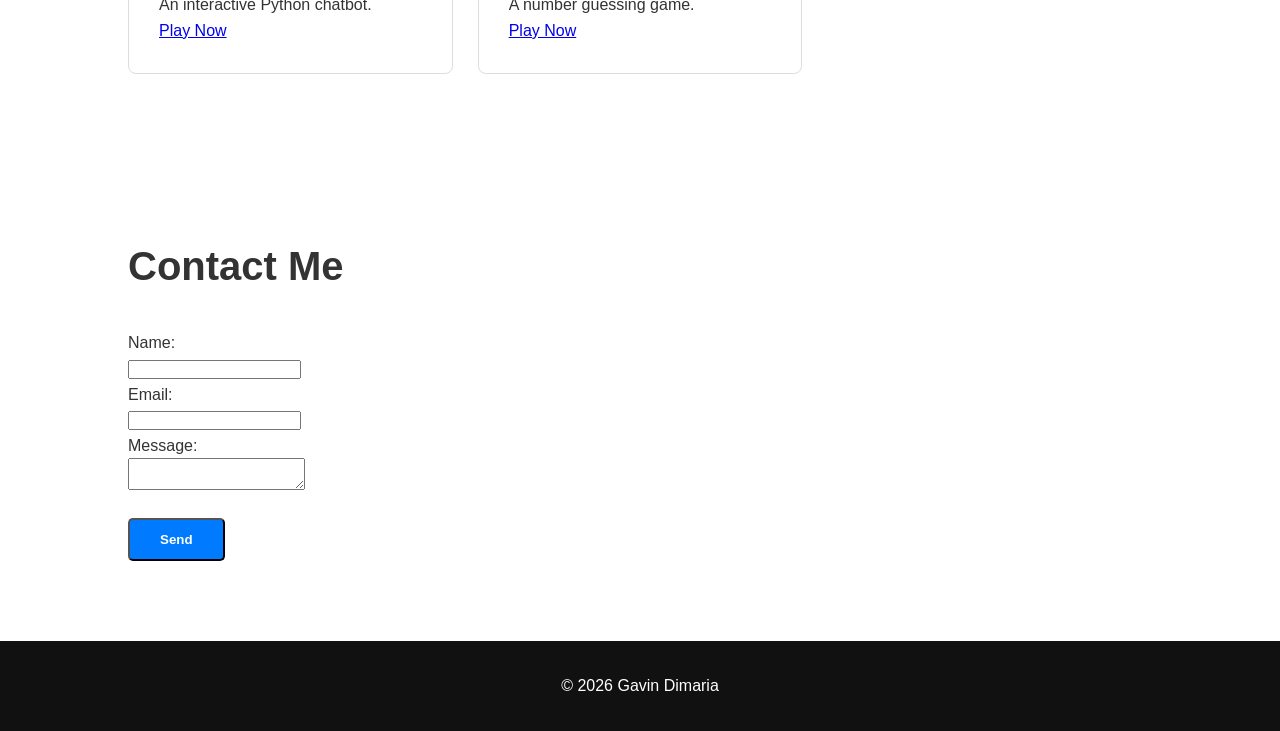
==== commit e33c2965: "html Updated navigation links to include a link to the resume." ====
--- a/index.html
+++ b/index.html
@@ -15,7 +15,7 @@
         <li><a href="#home">Home</a></li>
         <li><a href="#about">About</a></li>
         <li><a href="#projects">Projects</a></li>
-        <li><a href="#certs">Certifications</a></li>
+        <li><a href="https://gdimaria2126011907-ops.github.io/Resume-Gavin/" target="_blank">Resume</a></li>
         <li><a href="#contact">Contact</a></li>
       </ul>
       <div class="burger">
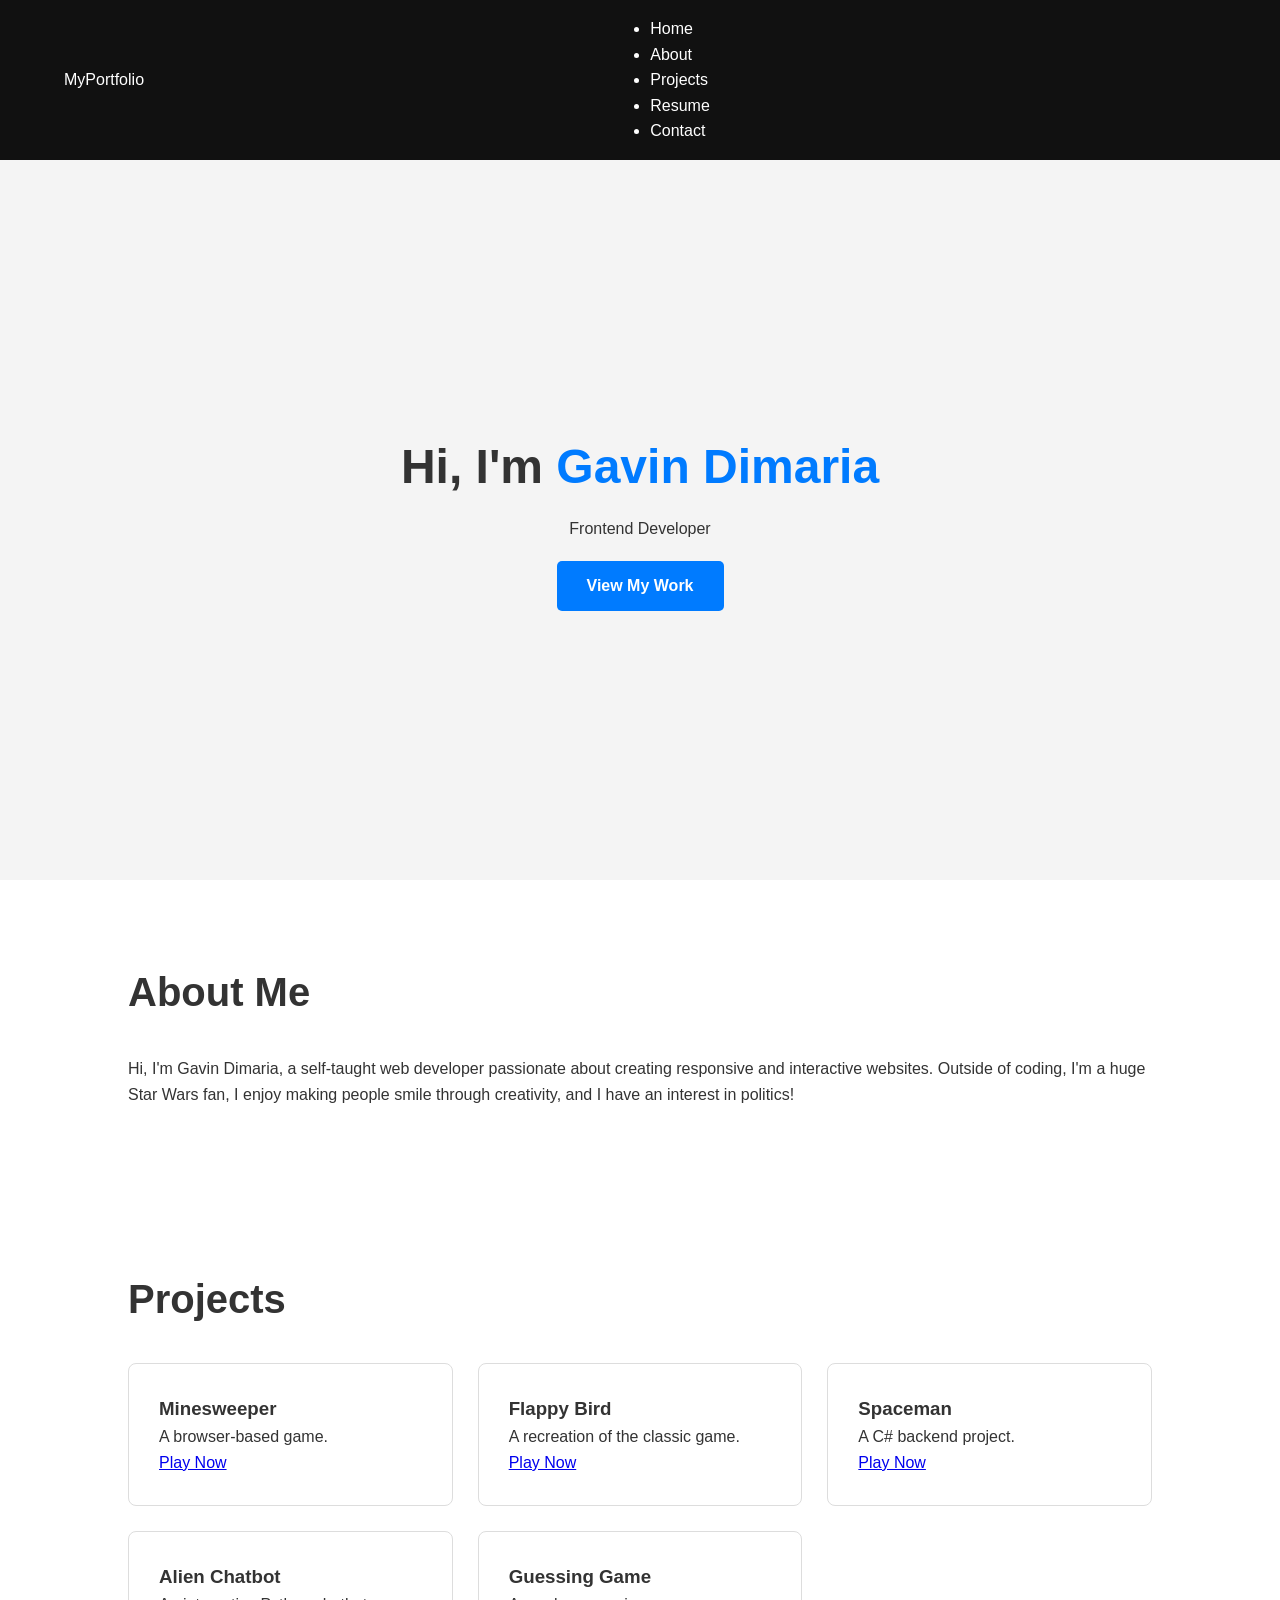
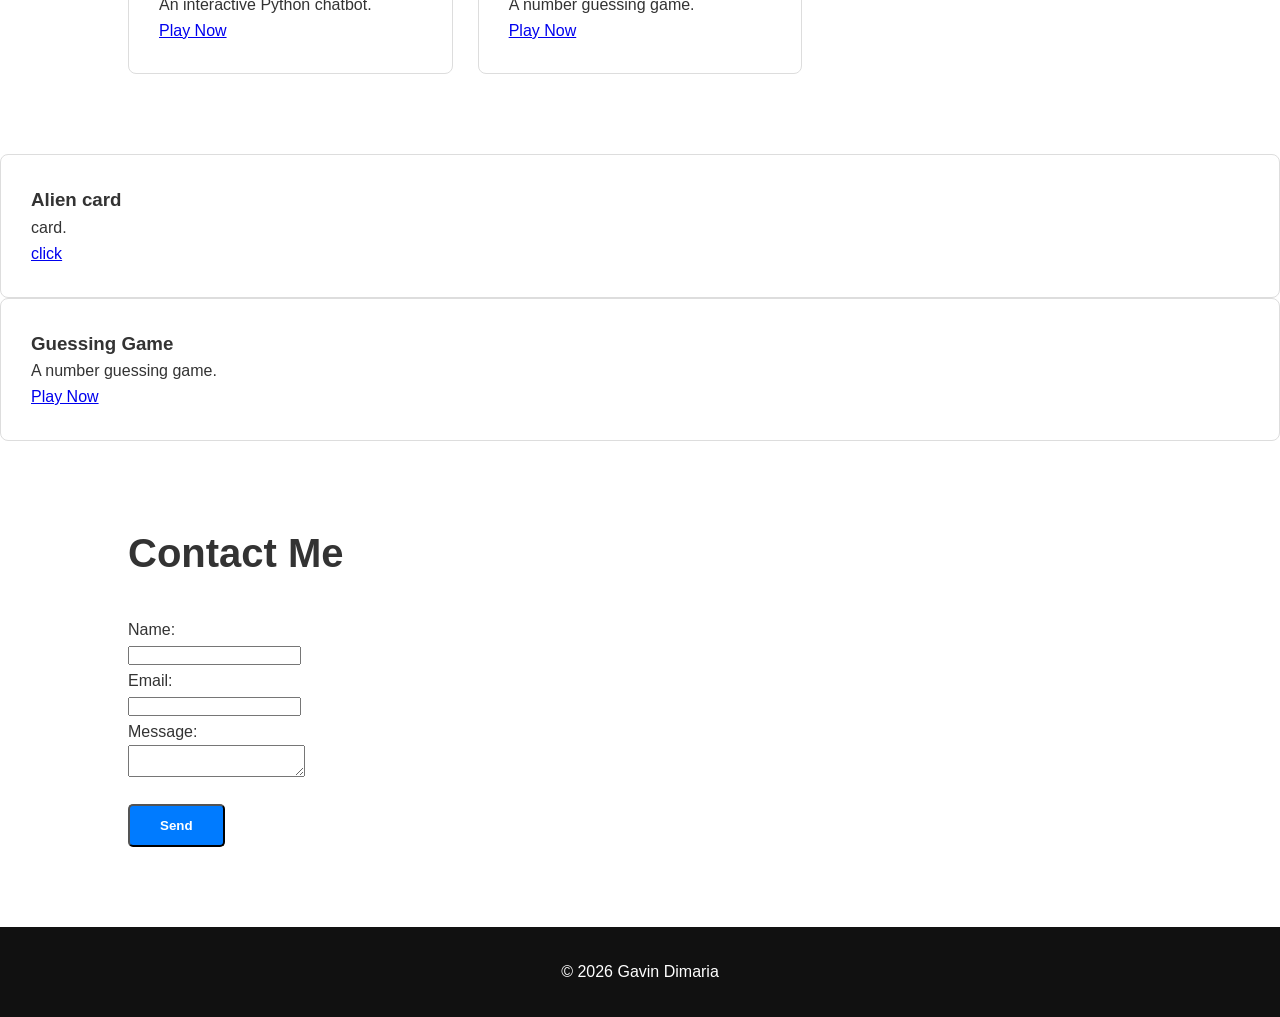
==== commit b079f273: "Update index.html with new project cards Added additional project cards to the projects section." ====
--- a/index.html
+++ b/index.html
@@ -67,6 +67,18 @@
       </div>
     </div>
   </section>
+  <div class="project-card">
+        <h3>Alien card</h3>
+        <p>card.</p>
+        <a href="https://gdimaria2126011907-ops.github.io/card/">click</a>
+      </div>
+      <div class="project-card">
+        <h3>Guessing Game</h3>
+        <p>A number guessing game.</p>
+        <a href="https://gdimaria2126011907-ops.github.io/game/" target="_blank">Play Now</a>
+      </div>
+    </div>
+  </section>
 
   <section id="contact" class="contact">
     <h2>Contact Me</h2>
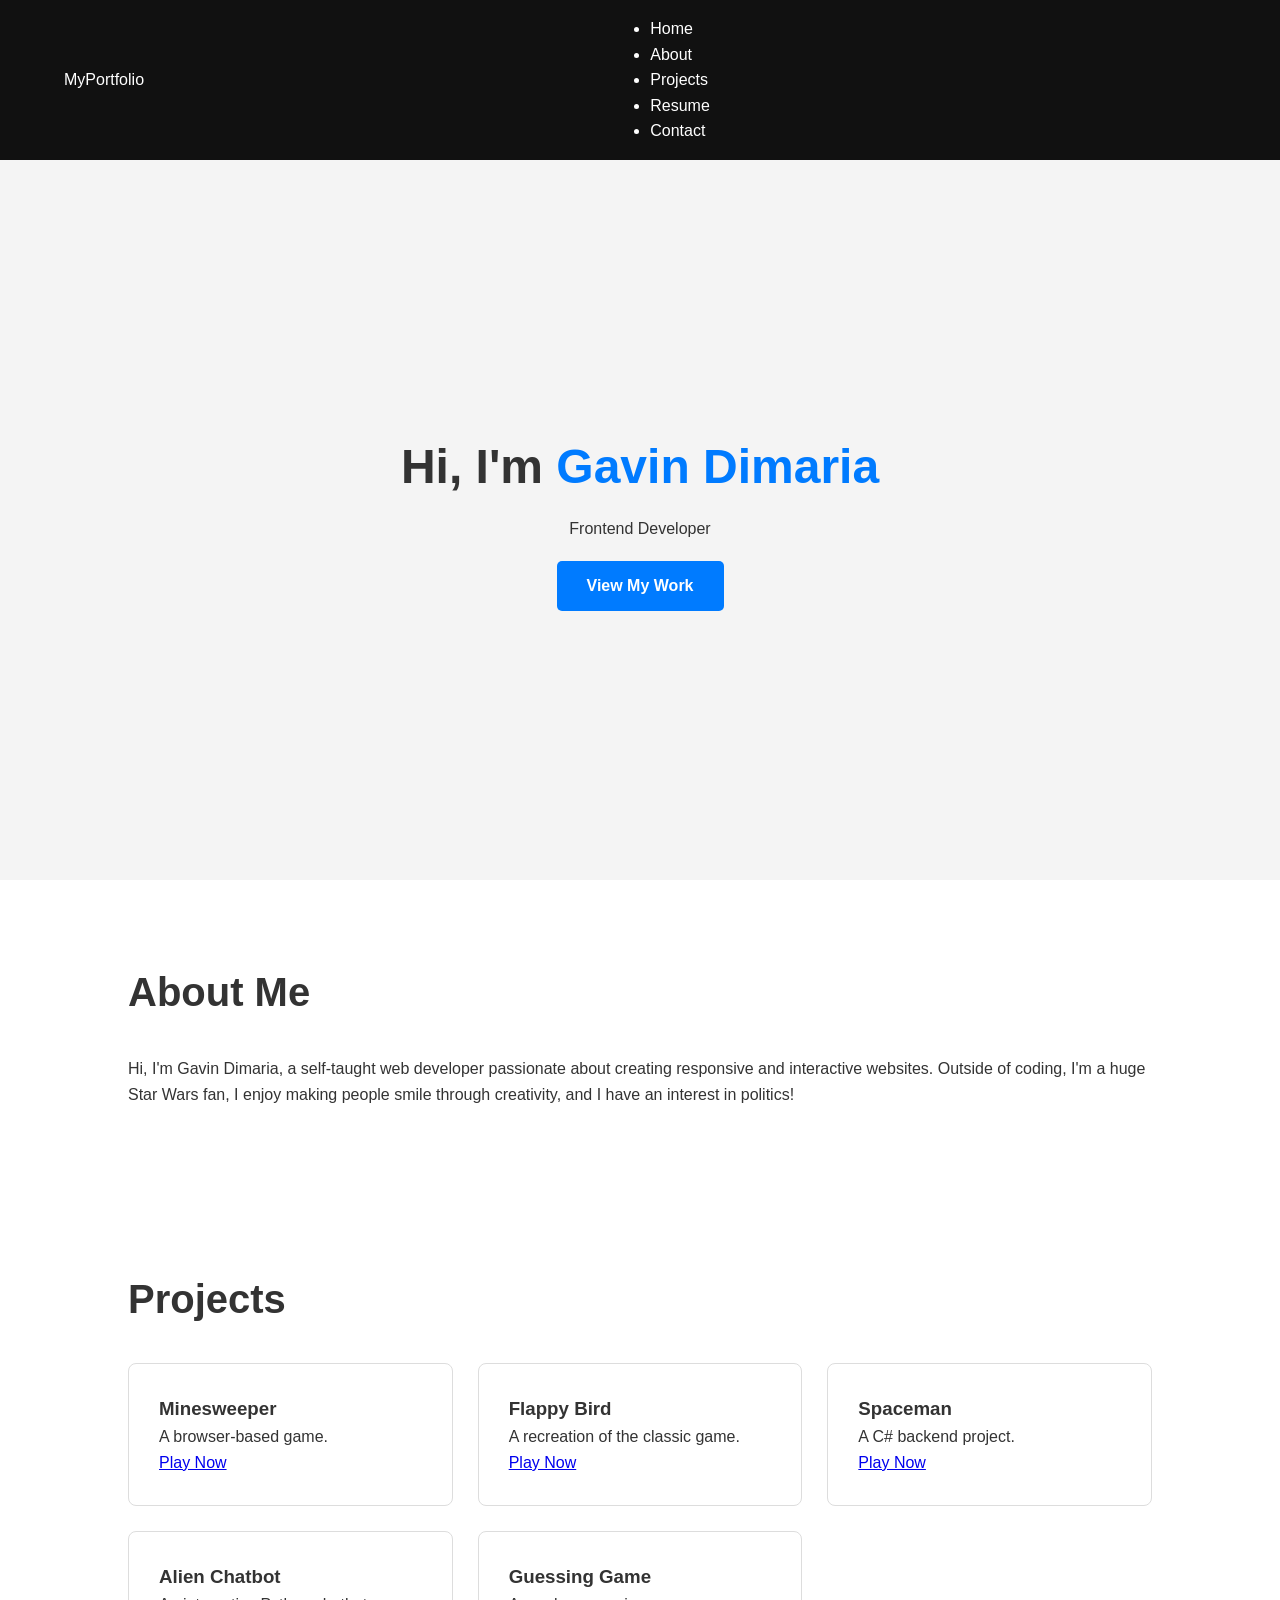
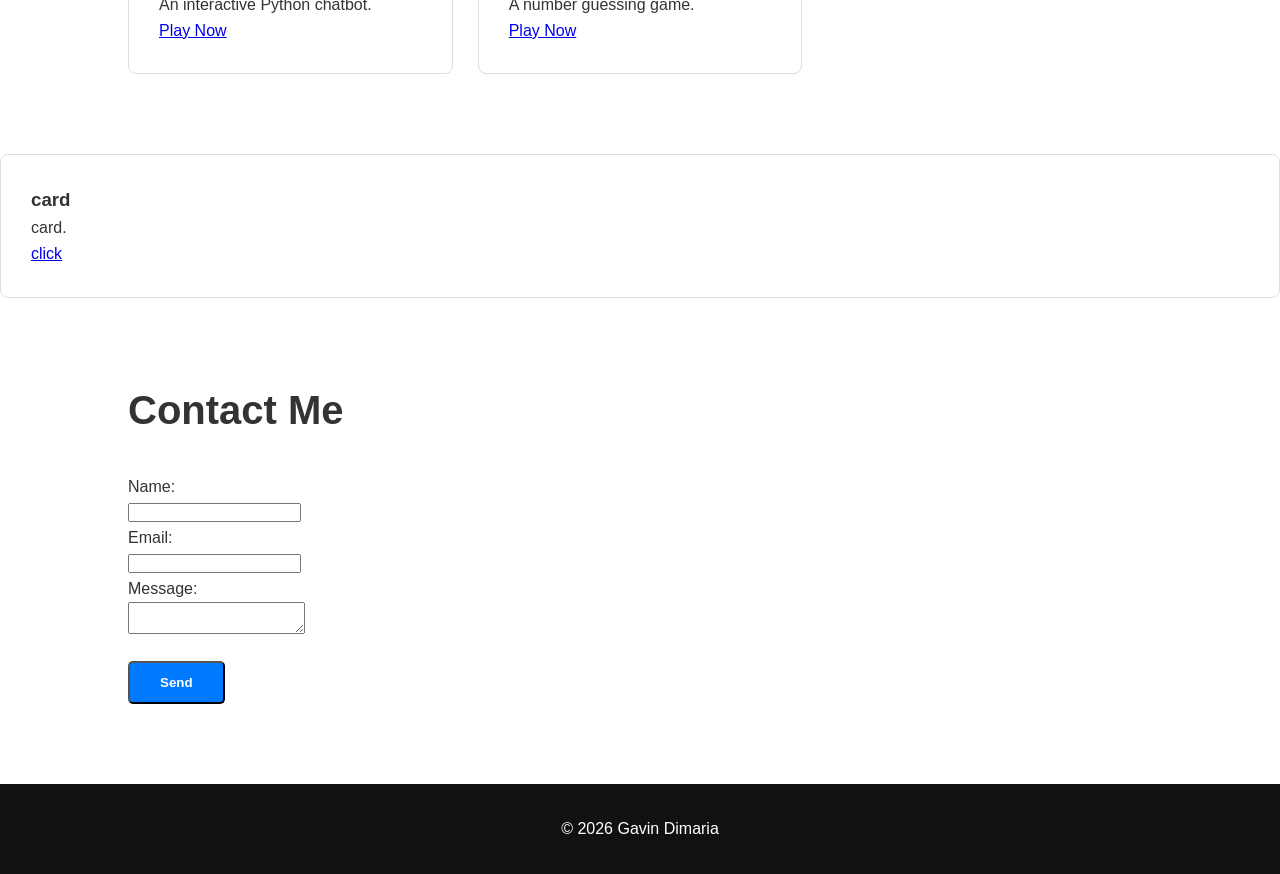
==== commit 1270d415: "Update index.html" ====
--- a/index.html
+++ b/index.html
@@ -68,18 +68,11 @@
     </div>
   </section>
   <div class="project-card">
-        <h3>Alien card</h3>
+        <h3> card</h3>
         <p>card.</p>
         <a href="https://gdimaria2126011907-ops.github.io/card/">click</a>
       </div>
-      <div class="project-card">
-        <h3>Guessing Game</h3>
-        <p>A number guessing game.</p>
-        <a href="https://gdimaria2126011907-ops.github.io/game/" target="_blank">Play Now</a>
-      </div>
-    </div>
-  </section>
-
+      
   <section id="contact" class="contact">
     <h2>Contact Me</h2>
     <form action="mailto:gdimaria2126011907@gmail.com" method="post" enctype="text/plain">
